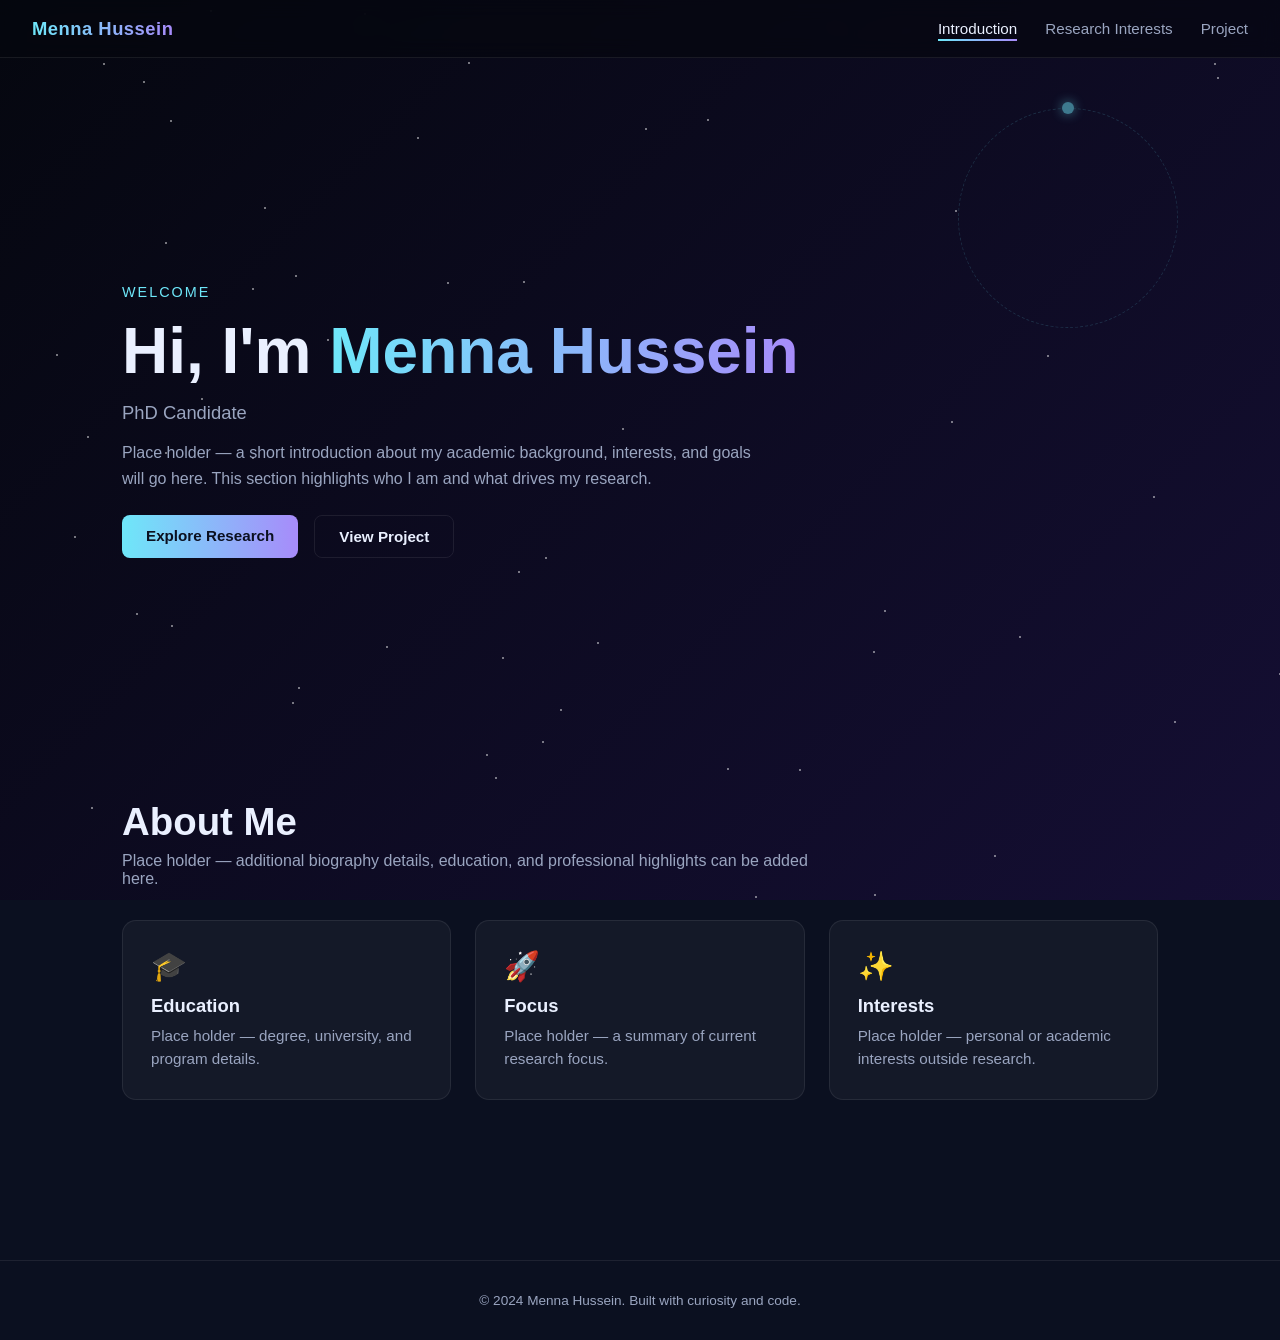
==== index.html @ f8fd787d "Add multi-page animated personal website (intro, research, project)" ====
<!DOCTYPE html>
<html lang="en">
<head>
  <meta charset="UTF-8" />
  <meta name="viewport" content="width=device-width, initial-scale=1.0" />
  <title>Menna Hussein — Introduction</title>
  <link rel="stylesheet" href="style.css" />
</head>
<body>
  <div class="bg-animated"></div>
  <div class="stars"></div>
  <div class="orbit-wrap">
    <div class="orbit-ring"></div>
    <div class="orbit-dot"></div>
  </div>

  <nav class="navbar">
    <div class="nav-logo">Menna Hussein</div>
    <ul class="nav-links">
      <li><a href="index.html">Introduction</a></li>
      <li><a href="research.html">Research Interests</a></li>
      <li><a href="project.html">Project</a></li>
    </ul>
  </nav>

  <main>
    <section class="hero">
      <span class="hero-eyebrow">Welcome</span>
      <h1>Hi, I'm <span class="highlight">Menna Hussein</span></h1>
      <p class="subtitle">PhD Candidate</p>
      <p class="bio">
        Place holder — a short introduction about my academic background,
        interests, and goals will go here. This section highlights who I am
        and what drives my research.
      </p>
      <div class="hero-cta">
        <a class="btn btn-primary" href="research.html">Explore Research</a>
        <a class="btn btn-secondary" href="project.html">View Project</a>
      </div>
    </section>

    <section class="reveal">
      <h2 class="section-title">About Me</h2>
      <p class="section-sub">
        Place holder — additional biography details, education, and
        professional highlights can be added here.
      </p>
      <div class="card-grid">
        <div class="card">
          <span class="card-icon">🎓</span>
          <h3>Education</h3>
          <p>Place holder — degree, university, and program details.</p>
        </div>
        <div class="card">
          <span class="card-icon">🚀</span>
          <h3>Focus</h3>
          <p>Place holder — a summary of current research focus.</p>
        </div>
        <div class="card">
          <span class="card-icon">✨</span>
          <h3>Interests</h3>
          <p>Place holder — personal or academic interests outside research.</p>
        </div>
      </div>
    </section>
  </main>

  <footer>
    <p>&copy; 2024 Menna Hussein. Built with curiosity and code.</p>
  </footer>

  <script src="script.js"></script>
</body>
</html>
---- style.css ----
/* ========== Base ========== */
:root {
  --bg-dark: #0b1020;
  --bg-darker: #05070f;
  --accent: #6ee7f9;
  --accent2: #a78bfa;
  --accent3: #f472b6;
  --text-light: #eaf0ff;
  --text-dim: #9aa5c0;
  --card-bg: rgba(255, 255, 255, 0.04);
  --card-border: rgba(255, 255, 255, 0.08);
  --max-width: 1100px;
}

* {
  margin: 0;
  padding: 0;
  box-sizing: border-box;
}

html {
  scroll-behavior: smooth;
}

body {
  font-family: "Segoe UI", "Helvetica Neue", Arial, sans-serif;
  color: var(--text-light);
  background: var(--bg-dark);
  overflow-x: hidden;
  min-height: 100vh;
  position: relative;
}

/* ========== Animated Background ========== */
.bg-animated {
  position: fixed;
  inset: 0;
  z-index: -2;
  background: linear-gradient(
    -45deg,
    var(--bg-darker),
    #101733,
    #1a1140,
    var(--bg-darker)
  );
  background-size: 400% 400%;
  animation: gradientShift 18s ease infinite;
}

@keyframes gradientShift {
  0% { background-position: 0% 50%; }
  50% { background-position: 100% 50%; }
  100% { background-position: 0% 50%; }
}

.stars {
  position: fixed;
  inset: 0;
  z-index: -1;
  pointer-events: none;
}

.star {
  position: absolute;
  width: 2px;
  height: 2px;
  background: white;
  border-radius: 50%;
  opacity: 0.6;
  animation: twinkle 3s ease-in-out infinite;
}

@keyframes twinkle {
  0%, 100% { opacity: 0.2; transform: scale(1); }
  50% { opacity: 1; transform: scale(1.6); }
}

/* Orbiting particle (rocket theme nod) */
.orbit-wrap {
  position: fixed;
  top: 12%;
  right: 8%;
  width: 220px;
  height: 220px;
  z-index: -1;
  pointer-events: none;
  opacity: 0.5;
}

.orbit-ring {
  position: absolute;
  inset: 0;
  border: 1px dashed rgba(110, 231, 249, 0.3);
  border-radius: 50%;
  animation: spin 20s linear infinite;
}

.orbit-dot {
  position: absolute;
  top: -6px;
  left: calc(50% - 6px);
  width: 12px;
  height: 12px;
  background: var(--accent);
  border-radius: 50%;
  box-shadow: 0 0 12px var(--accent);
}

@keyframes spin {
  from { transform: rotate(0deg); }
  to { transform: rotate(360deg); }
}

/* ========== Navbar ========== */
.navbar {
  position: sticky;
  top: 0;
  z-index: 100;
  display: flex;
  justify-content: space-between;
  align-items: center;
  padding: 1.1rem 2rem;
  background: rgba(5, 7, 15, 0.65);
  backdrop-filter: blur(10px);
  border-bottom: 1px solid var(--card-border);
}

.nav-logo {
  font-weight: 700;
  font-size: 1.15rem;
  letter-spacing: 0.5px;
  background: linear-gradient(90deg, var(--accent), var(--accent2), var(--accent3));
  -webkit-background-clip: text;
  background-clip: text;
  color: transparent;
  background-size: 200% auto;
  animation: hueSlide 6s linear infinite;
}

@keyframes hueSlide {
  0% { background-position: 0% 50%; }
  100% { background-position: 200% 50%; }
}

.nav-links {
  display: flex;
  gap: 1.75rem;
  list-style: none;
}

.nav-links a {
  color: var(--text-dim);
  text-decoration: none;
  font-size: 0.95rem;
  position: relative;
  padding-bottom: 4px;
  transition: color 0.3s ease;
}

.nav-links a::after {
  content: "";
  position: absolute;
  left: 0;
  bottom: 0;
  height: 2px;
  width: 0%;
  background: linear-gradient(90deg, var(--accent), var(--accent2));
  transition: width 0.3s ease;
}

.nav-links a:hover,
.nav-links a.active {
  color: var(--text-light);
}

.nav-links a:hover::after,
.nav-links a.active::after {
  width: 100%;
}

/* ========== Layout ========== */
main {
  max-width: var(--max-width);
  margin: 0 auto;
  padding: 3rem 2rem 6rem;
}

section {
  margin-bottom: 4rem;
}

.reveal {
  opacity: 0;
  transform: translateY(30px);
  transition: opacity 0.8s ease, transform 0.8s ease;
}

.reveal.visible {
  opacity: 1;
  transform: translateY(0);
}

/* ========== Hero ========== */
.hero {
  min-height: 70vh;
  display: flex;
  flex-direction: column;
  justify-content: center;
  align-items: flex-start;
  gap: 1rem;
}

.hero-eyebrow {
  color: var(--accent);
  font-size: 0.9rem;
  letter-spacing: 2px;
  text-transform: uppercase;
  opacity: 0;
  animation: fadeInUp 0.8s ease forwards;
  animation-delay: 0.1s;
}

.hero h1 {
  font-size: clamp(2.2rem, 6vw, 4rem);
  line-height: 1.1;
  opacity: 0;
  animation: fadeInUp 0.8s ease forwards;
  animation-delay: 0.25s;
}

.hero h1 .highlight {
  background: linear-gradient(90deg, var(--accent), var(--accent2), var(--accent3));
  -webkit-background-clip: text;
  background-clip: text;
  color: transparent;
  background-size: 200% auto;
  animation: hueSlide 6s linear infinite;
}

.hero .subtitle {
  color: var(--text-dim);
  font-size: 1.15rem;
  max-width: 640px;
  opacity: 0;
  animation: fadeInUp 0.8s ease forwards;
  animation-delay: 0.4s;
}

.hero p.bio {
  color: var(--text-dim);
  max-width: 640px;
  line-height: 1.6;
  opacity: 0;
  animation: fadeInUp 0.8s ease forwards;
  animation-delay: 0.55s;
}

.hero-cta {
  display: flex;
  gap: 1rem;
  margin-top: 0.5rem;
  opacity: 0;
  animation: fadeInUp 0.8s ease forwards;
  animation-delay: 0.7s;
}

@keyframes fadeInUp {
  from { opacity: 0; transform: translateY(20px); }
  to { opacity: 1; transform: translateY(0); }
}

/* ========== Buttons ========== */
.btn {
  display: inline-block;
  padding: 0.75rem 1.5rem;
  border-radius: 8px;
  text-decoration: none;
  font-weight: 600;
  font-size: 0.95rem;
  transition: transform 0.25s ease, box-shadow 0.25s ease;
}

.btn-primary {
  background: linear-gradient(90deg, var(--accent), var(--accent2));
  color: #0b1020;
}

.btn-secondary {
  border: 1px solid var(--card-border);
  color: var(--text-light);
}

.btn:hover {
  transform: translateY(-3px);
  box-shadow: 0 10px 25px rgba(110, 231, 249, 0.15);
}

/* ========== Section Headings ========== */
.section-title {
  font-size: clamp(1.6rem, 4vw, 2.4rem);
  margin-bottom: 0.5rem;
}

.section-sub {
  color: var(--text-dim);
  margin-bottom: 2rem;
  max-width: 700px;
}

/* ========== Cards ========== */
.card-grid {
  display: grid;
  grid-template-columns: repeat(auto-fit, minmax(260px, 1fr));
  gap: 1.5rem;
}

.card {
  background: var(--card-bg);
  border: 1px solid var(--card-border);
  border-radius: 14px;
  padding: 1.75rem;
  position: relative;
  overflow: hidden;
  transition: transform 0.35s ease, border-color 0.35s ease;
}

.card::before {
  content: "";
  position: absolute;
  inset: 0;
  background: radial-gradient(circle at var(--x, 50%) var(--y, 50%), rgba(110,231,249,0.12), transparent 60%);
  opacity: 0;
  transition: opacity 0.35s ease;
  pointer-events: none;
}

.card:hover {
  transform: translateY(-6px);
  border-color: rgba(110, 231, 249, 0.4);
}

.card:hover::before {
  opacity: 1;
}

.card-icon {
  font-size: 1.8rem;
  margin-bottom: 0.75rem;
  display: inline-block;
}

.card h3 {
  margin-bottom: 0.5rem;
  font-size: 1.15rem;
}

.card p {
  color: var(--text-dim);
  font-size: 0.95rem;
  line-height: 1.5;
}

/* Progress bar for research interest emphasis */
.bar-track {
  margin-top: 1rem;
  height: 6px;
  border-radius: 3px;
  background: rgba(255,255,255,0.08);
  overflow: hidden;
}

.bar-fill {
  height: 100%;
  width: 0%;
  border-radius: 3px;
  background: linear-gradient(90deg, var(--accent), var(--accent2));
  transition: width 1.4s ease;
}

/* ========== Project Page ========== */
.project-card {
  background: var(--card-bg);
  border: 1px solid var(--card-border);
  border-radius: 16px;
  padding: 2rem;
  display: grid;
  grid-template-columns: 1fr;
  gap: 1.5rem;
}

@media (min-width: 760px) {
  .project-card {
    grid-template-columns: 1.2fr 1fr;
    align-items: center;
  }
}

.project-visual {
  height: 220px;
  border-radius: 12px;
  background: linear-gradient(135deg, rgba(110,231,249,0.15), rgba(167,139,250,0.15));
  position: relative;
  overflow: hidden;
  display: flex;
  align-items: center;
  justify-content: center;
}

.project-visual .rocket {
  font-size: 3.5rem;
  animation: floaty 3s ease-in-out infinite;
}

@keyframes floaty {
  0%, 100% { transform: translateY(0) rotate(-3deg); }
  50% { transform: translateY(-14px) rotate(3deg); }
}

.tag-list {
  display: flex;
  flex-wrap: wrap;
  gap: 0.5rem;
  margin-top: 1rem;
}

.tag {
  font-size: 0.78rem;
  padding: 0.3rem 0.7rem;
  border-radius: 999px;
  border: 1px solid var(--card-border);
  color: var(--accent);
  background: rgba(110, 231, 249, 0.08);
}

.status-badge {
  display: inline-block;
  font-size: 0.75rem;
  padding: 0.25rem 0.6rem;
  border-radius: 999px;
  background: rgba(244, 114, 182, 0.15);
  color: var(--accent3);
  border: 1px solid rgba(244, 114, 182, 0.3);
  margin-bottom: 0.75rem;
}

/* ========== Timeline (Research page) ========== */
.timeline {
  border-left: 2px solid var(--card-border);
  padding-left: 1.5rem;
  display: flex;
  flex-direction: column;
  gap: 2rem;
}

.timeline-item {
  position: relative;
}

.timeline-item::before {
  content: "";
  position: absolute;
  left: -1.65rem;
  top: 4px;
  width: 12px;
  height: 12px;
  border-radius: 50%;
  background: var(--accent);
  box-shadow: 0 0 10px var(--accent);
}

/* ========== Footer ========== */
footer {
  text-align: center;
  padding: 2rem;
  color: var(--text-dim);
  font-size: 0.85rem;
  border-top: 1px solid var(--card-border);
}

footer a {
  color: var(--accent);
  text-decoration: none;
}

/* ========== Responsive Nav ========== */
@media (max-width: 620px) {
  .navbar {
    flex-direction: column;
    gap: 0.75rem;
  }
  .nav-links {
    gap: 1rem;
    flex-wrap: wrap;
    justify-content: center;
  }
}
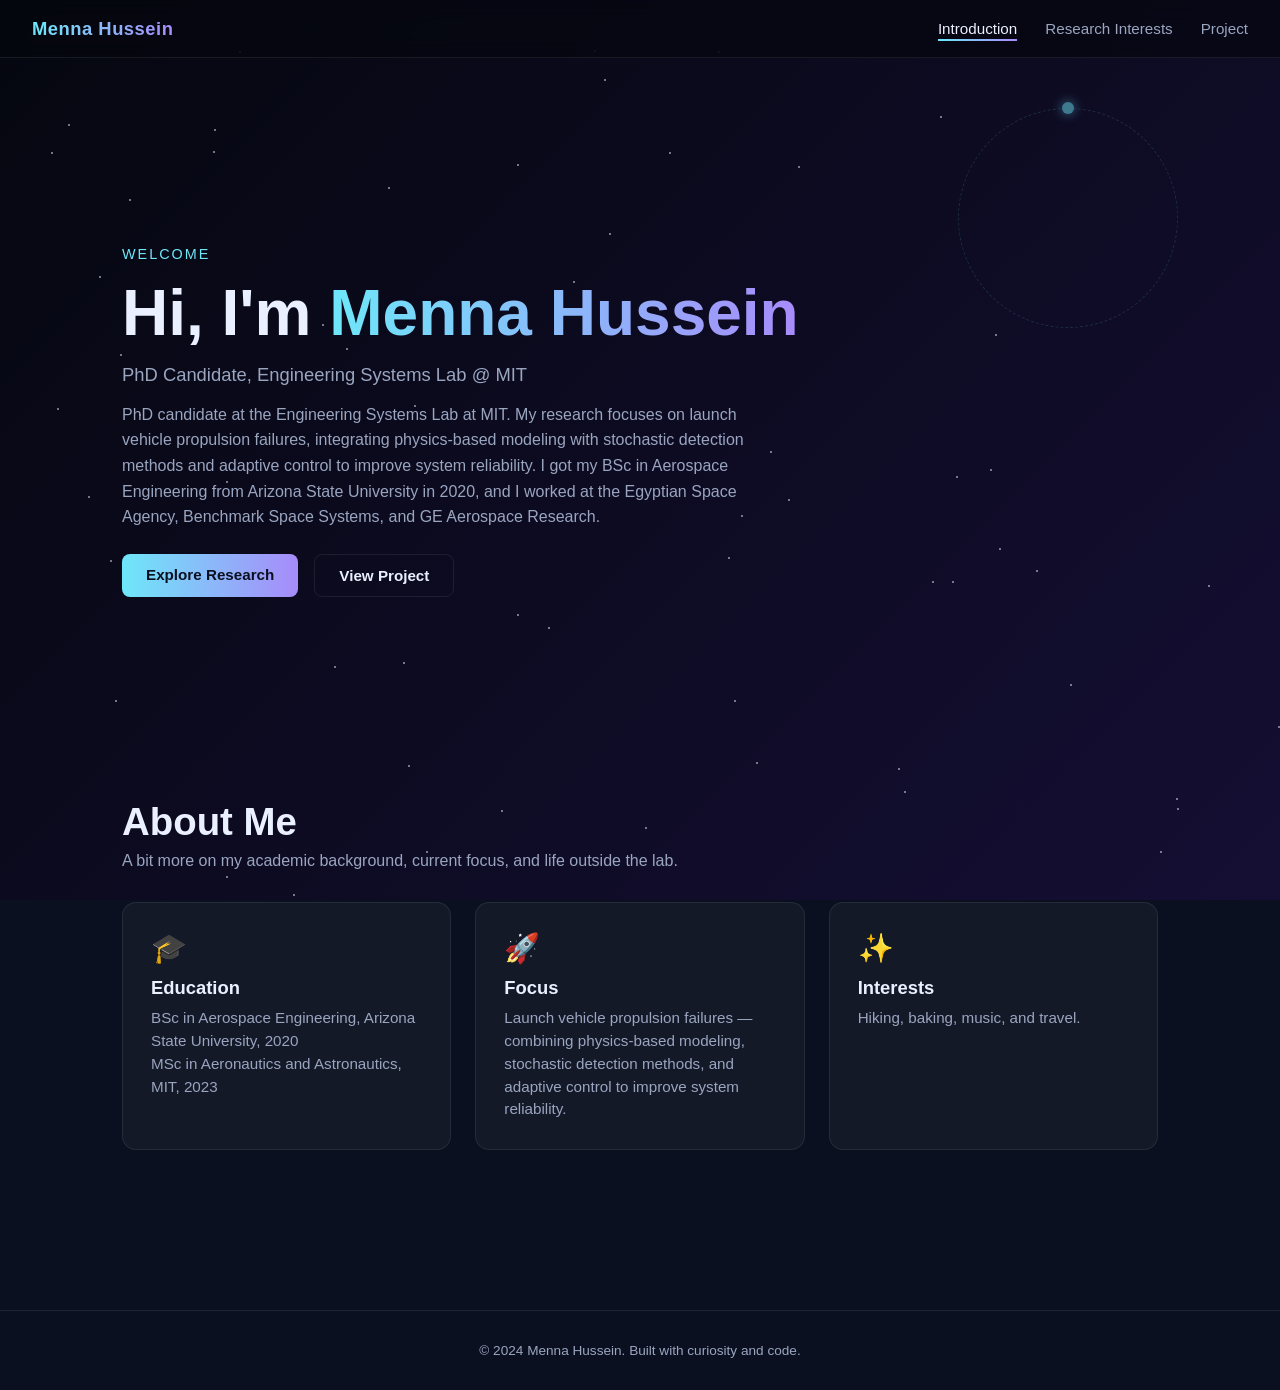
==== commit c9cc6b00: "Update bio, education, interests; remove research journey; add tentative project pitch" ====
--- a/index.html
+++ b/index.html
@@ -27,11 +27,15 @@
     <section class="hero">
       <span class="hero-eyebrow">Welcome</span>
       <h1>Hi, I'm <span class="highlight">Menna Hussein</span></h1>
-      <p class="subtitle">PhD Candidate</p>
+      <p class="subtitle">PhD Candidate, Engineering Systems Lab @ MIT</p>
       <p class="bio">
-        Place holder — a short introduction about my academic background,
-        interests, and goals will go here. This section highlights who I am
-        and what drives my research.
+        PhD candidate at the Engineering Systems Lab at MIT. My research
+        focuses on launch vehicle propulsion failures, integrating
+        physics-based modeling with stochastic detection methods and
+        adaptive control to improve system reliability. I got my BSc in
+        Aerospace Engineering from Arizona State University in 2020, and I
+        worked at the Egyptian Space Agency, Benchmark Space Systems, and
+        GE Aerospace Research.
       </p>
       <div class="hero-cta">
         <a class="btn btn-primary" href="research.html">Explore Research</a>
@@ -42,24 +46,31 @@
     <section class="reveal">
       <h2 class="section-title">About Me</h2>
       <p class="section-sub">
-        Place holder — additional biography details, education, and
-        professional highlights can be added here.
+        A bit more on my academic background, current focus, and life
+        outside the lab.
       </p>
       <div class="card-grid">
         <div class="card">
           <span class="card-icon">🎓</span>
           <h3>Education</h3>
-          <p>Place holder — degree, university, and program details.</p>
+          <p>
+            BSc in Aerospace Engineering, Arizona State University, 2020<br />
+            MSc in Aeronautics and Astronautics, MIT, 2023
+          </p>
         </div>
         <div class="card">
           <span class="card-icon">🚀</span>
           <h3>Focus</h3>
-          <p>Place holder — a summary of current research focus.</p>
+          <p>
+            Launch vehicle propulsion failures — combining physics-based
+            modeling, stochastic detection methods, and adaptive control to
+            improve system reliability.
+          </p>
         </div>
         <div class="card">
           <span class="card-icon">✨</span>
           <h3>Interests</h3>
-          <p>Place holder — personal or academic interests outside research.</p>
+          <p>Hiking, baking, music, and travel.</p>
         </div>
       </div>
     </section>
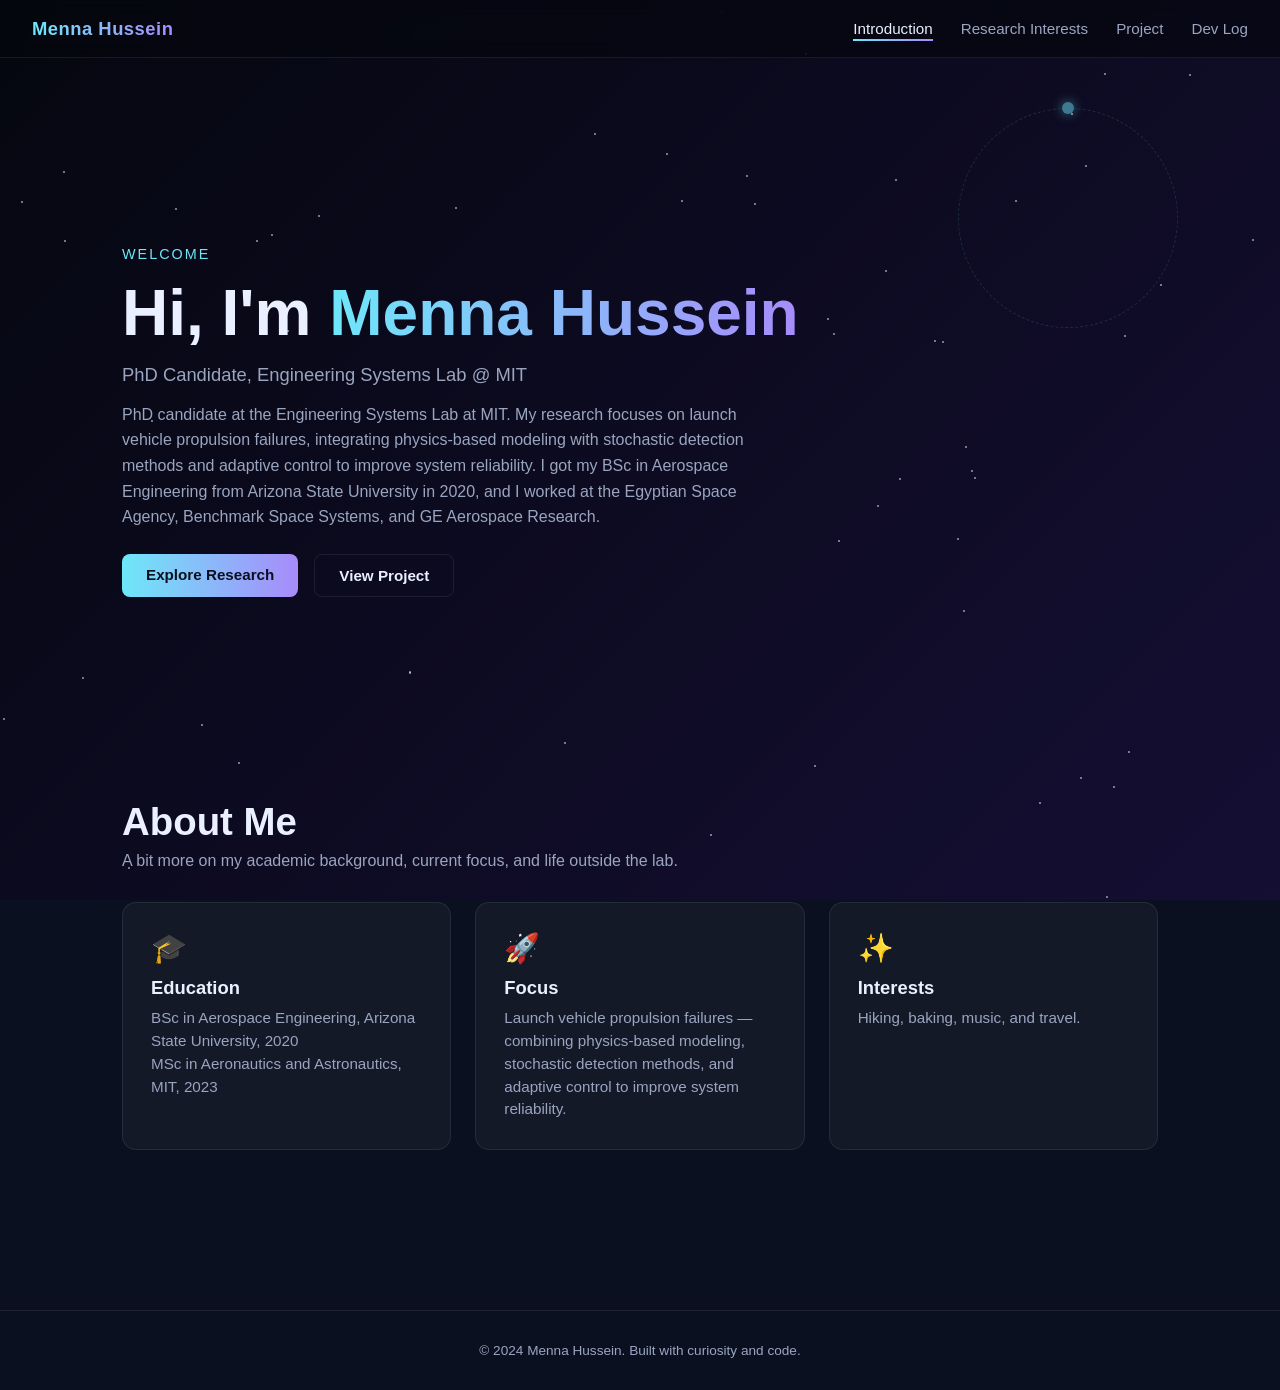
==== commit 082f4acb: "Add Dev Log page with build-history timeline; wire into nav" ====
--- a/index.html
+++ b/index.html
@@ -20,6 +20,7 @@
       <li><a href="index.html">Introduction</a></li>
       <li><a href="research.html">Research Interests</a></li>
       <li><a href="project.html">Project</a></li>
+      <li><a href="devlog.html">Dev Log</a></li>
     </ul>
   </nav>
 
--- a/style.css
+++ b/style.css
@@ -369,12 +369,26 @@
   overflow: hidden;
 }
 
-.bar-fill {
+.bar-fill,
+.chart-fill {
   height: 100%;
   width: 0%;
   border-radius: 3px;
   background: linear-gradient(90deg, var(--accent), var(--accent2));
   transition: width 1.4s ease;
+}
+
+.chart-row .bar-track {
+  margin-top: 0;
+  height: 10px;
+}
+
+.chart-row.baseline .chart-fill {
+  background: linear-gradient(90deg, #55607f, #7b88ad);
+}
+
+.chart-row.agentic .chart-fill {
+  background: linear-gradient(90deg, var(--accent), var(--accent3));
 }
 
 /* ========== Project Page ========== */
@@ -443,7 +457,312 @@
   margin-bottom: 0.75rem;
 }
 
-/* ========== Timeline (Research page) ========== */
+/* ========== Project Page: Narrative Sections ========== */
+.eyebrow-row {
+  display: flex;
+  align-items: center;
+  gap: 0.75rem;
+  flex-wrap: wrap;
+  margin-bottom: 0.75rem;
+}
+
+.pill {
+  display: inline-block;
+  font-size: 0.75rem;
+  padding: 0.25rem 0.65rem;
+  border-radius: 999px;
+  border: 1px solid var(--card-border);
+  color: var(--text-dim);
+  background: rgba(255, 255, 255, 0.03);
+}
+
+/* Stat strip */
+.stat-grid {
+  display: grid;
+  grid-template-columns: repeat(auto-fit, minmax(150px, 1fr));
+  gap: 1rem;
+  margin-top: 2rem;
+}
+
+.stat-item {
+  text-align: center;
+  padding: 1.25rem 0.75rem;
+  border-radius: 12px;
+  background: var(--card-bg);
+  border: 1px solid var(--card-border);
+}
+
+.stat-number {
+  display: block;
+  font-size: 1.9rem;
+  font-weight: 700;
+  background: linear-gradient(90deg, var(--accent), var(--accent2));
+  -webkit-background-clip: text;
+  background-clip: text;
+  color: transparent;
+}
+
+.stat-label {
+  display: block;
+  margin-top: 0.35rem;
+  font-size: 0.8rem;
+  color: var(--text-dim);
+}
+
+/* Pull-quote / research question box */
+.quote-box {
+  position: relative;
+  padding: 1.75rem 2rem;
+  border-radius: 16px;
+  background: linear-gradient(135deg, rgba(110,231,249,0.08), rgba(167,139,250,0.08));
+  border: 1px solid var(--card-border);
+  font-size: 1.15rem;
+  line-height: 1.6;
+  color: var(--text-light);
+}
+
+.quote-box::before {
+  content: "“";
+  position: absolute;
+  top: -0.4rem;
+  left: 1.2rem;
+  font-size: 3.5rem;
+  color: var(--accent);
+  opacity: 0.4;
+  font-family: Georgia, serif;
+}
+
+.quote-source {
+  display: block;
+  margin-top: 0.75rem;
+  font-size: 0.85rem;
+  color: var(--text-dim);
+}
+
+/* Flow diagram */
+.flow-diagram {
+  position: relative;
+  padding: 2.5rem 1rem 4.5rem;
+}
+
+.flow-row {
+  display: flex;
+  align-items: stretch;
+  justify-content: space-between;
+  gap: 0.5rem;
+  flex-wrap: wrap;
+}
+
+.flow-node {
+  flex: 1 1 150px;
+  min-width: 130px;
+  text-align: center;
+  padding: 1rem 0.75rem;
+  border-radius: 12px;
+  background: var(--card-bg);
+  border: 1px solid var(--card-border);
+  font-size: 0.85rem;
+  font-weight: 600;
+  color: var(--text-light);
+  display: flex;
+  flex-direction: column;
+  align-items: center;
+  gap: 0.4rem;
+  transition: transform 0.3s ease, border-color 0.3s ease;
+}
+
+.flow-node .flow-icon {
+  font-size: 1.4rem;
+}
+
+.flow-node:hover {
+  transform: translateY(-4px);
+  border-color: rgba(110, 231, 249, 0.5);
+}
+
+.flow-node.highlight {
+  border-color: rgba(167, 139, 250, 0.6);
+  box-shadow: 0 0 22px rgba(167, 139, 250, 0.15);
+}
+
+.flow-arrow {
+  display: flex;
+  align-items: center;
+  justify-content: center;
+  color: var(--accent);
+  font-size: 1.3rem;
+  flex: 0 0 auto;
+  padding: 0 0.15rem;
+}
+
+.flow-loop {
+  position: absolute;
+  left: 0;
+  right: 0;
+  bottom: 0.5rem;
+  width: 100%;
+  height: 70px;
+  pointer-events: none;
+}
+
+.flow-loop-label {
+  position: absolute;
+  bottom: 0;
+  left: 50%;
+  transform: translateX(-50%);
+  font-size: 0.78rem;
+  color: var(--text-dim);
+  text-align: center;
+  white-space: nowrap;
+  background: var(--bg-dark);
+  padding: 0 0.5rem;
+}
+
+@media (max-width: 700px) {
+  .flow-row {
+    flex-direction: column;
+  }
+  .flow-arrow {
+    transform: rotate(90deg);
+  }
+  .flow-loop {
+    display: none;
+  }
+}
+
+/* Config cards (what the agent configures) */
+.config-grid {
+  display: grid;
+  grid-template-columns: repeat(auto-fit, minmax(220px, 1fr));
+  gap: 1.25rem;
+}
+
+.config-card {
+  background: var(--card-bg);
+  border: 1px solid var(--card-border);
+  border-radius: 14px;
+  padding: 1.5rem;
+}
+
+.config-card .config-num {
+  font-size: 0.75rem;
+  color: var(--accent);
+  letter-spacing: 1px;
+  font-weight: 700;
+}
+
+.config-card h3 {
+  margin: 0.4rem 0 0.5rem;
+  font-size: 1.05rem;
+}
+
+.config-card p {
+  color: var(--text-dim);
+  font-size: 0.9rem;
+  line-height: 1.5;
+}
+
+/* Failure scenario matrix */
+.matrix-wrap {
+  overflow-x: auto;
+}
+
+.matrix-grid {
+  width: 100%;
+  border-collapse: collapse;
+  min-width: 560px;
+}
+
+.matrix-grid th,
+.matrix-grid td {
+  padding: 0.7rem 0.85rem;
+  text-align: center;
+  font-size: 0.85rem;
+  border: 1px solid var(--card-border);
+}
+
+.matrix-grid th {
+  color: var(--text-light);
+  font-weight: 600;
+  background: rgba(255, 255, 255, 0.03);
+}
+
+.matrix-grid td.label {
+  text-align: left;
+  color: var(--text-light);
+  font-weight: 500;
+  background: rgba(255, 255, 255, 0.02);
+}
+
+.matrix-grid td.cov {
+  color: var(--accent);
+  font-weight: 700;
+}
+
+.sev-mild { background: rgba(110, 231, 249, 0.08); }
+.sev-mod { background: rgba(167, 139, 250, 0.12); }
+.sev-sev { background: rgba(244, 114, 182, 0.14); }
+
+/* Approach comparison chart */
+.chart-block {
+  display: flex;
+  flex-direction: column;
+  gap: 1.1rem;
+}
+
+.chart-row {
+  display: grid;
+  grid-template-columns: 160px 1fr 90px;
+  align-items: center;
+  gap: 0.85rem;
+}
+
+.chart-label {
+  font-size: 0.85rem;
+  color: var(--text-light);
+}
+
+.chart-value {
+  font-size: 0.8rem;
+  color: var(--text-dim);
+  text-align: right;
+}
+
+.chart-note {
+  font-size: 0.8rem;
+  color: var(--text-dim);
+  font-style: italic;
+  margin-top: -0.5rem;
+}
+
+/* Metrics pill list */
+.metric-list {
+  display: flex;
+  flex-wrap: wrap;
+  gap: 0.6rem;
+  margin-top: 1rem;
+}
+
+.metric-list .pill {
+  color: var(--accent2);
+  border-color: rgba(167, 139, 250, 0.3);
+  background: rgba(167, 139, 250, 0.08);
+}
+
+/* Two-column layout helper */
+.split-grid {
+  display: grid;
+  grid-template-columns: 1fr;
+  gap: 2rem;
+}
+
+@media (min-width: 860px) {
+  .split-grid {
+    grid-template-columns: 1fr 1fr;
+  }
+}
+
+/* ========== Timeline (Research page / Dev Log) ========== */
 .timeline {
   border-left: 2px solid var(--card-border);
   padding-left: 1.5rem;
@@ -466,6 +785,62 @@
   border-radius: 50%;
   background: var(--accent);
   box-shadow: 0 0 10px var(--accent);
+}
+
+/* Dev Log specifics */
+.log-meta {
+  display: flex;
+  align-items: center;
+  gap: 0.6rem;
+  flex-wrap: wrap;
+  margin-bottom: 0.4rem;
+}
+
+.log-date {
+  font-size: 0.78rem;
+  color: var(--text-dim);
+  letter-spacing: 0.5px;
+  text-transform: uppercase;
+}
+
+.log-tag {
+  font-size: 0.72rem;
+  padding: 0.2rem 0.55rem;
+  border-radius: 999px;
+  border: 1px solid var(--card-border);
+  color: var(--accent);
+  background: rgba(110, 231, 249, 0.08);
+}
+
+.log-tag.shipped {
+  color: var(--accent2);
+  border-color: rgba(167, 139, 250, 0.3);
+  background: rgba(167, 139, 250, 0.08);
+}
+
+.log-tag.content {
+  color: var(--accent3);
+  border-color: rgba(244, 114, 182, 0.3);
+  background: rgba(244, 114, 182, 0.08);
+}
+
+.timeline-item h3 {
+  font-size: 1.05rem;
+  margin-bottom: 0.4rem;
+  color: var(--text-light);
+}
+
+.timeline-item p {
+  color: var(--text-dim);
+  font-size: 0.92rem;
+  line-height: 1.6;
+}
+
+.timeline-item ul {
+  margin: 0.5rem 0 0 1.1rem;
+  color: var(--text-dim);
+  font-size: 0.9rem;
+  line-height: 1.5;
 }
 
 /* ========== Footer ========== */
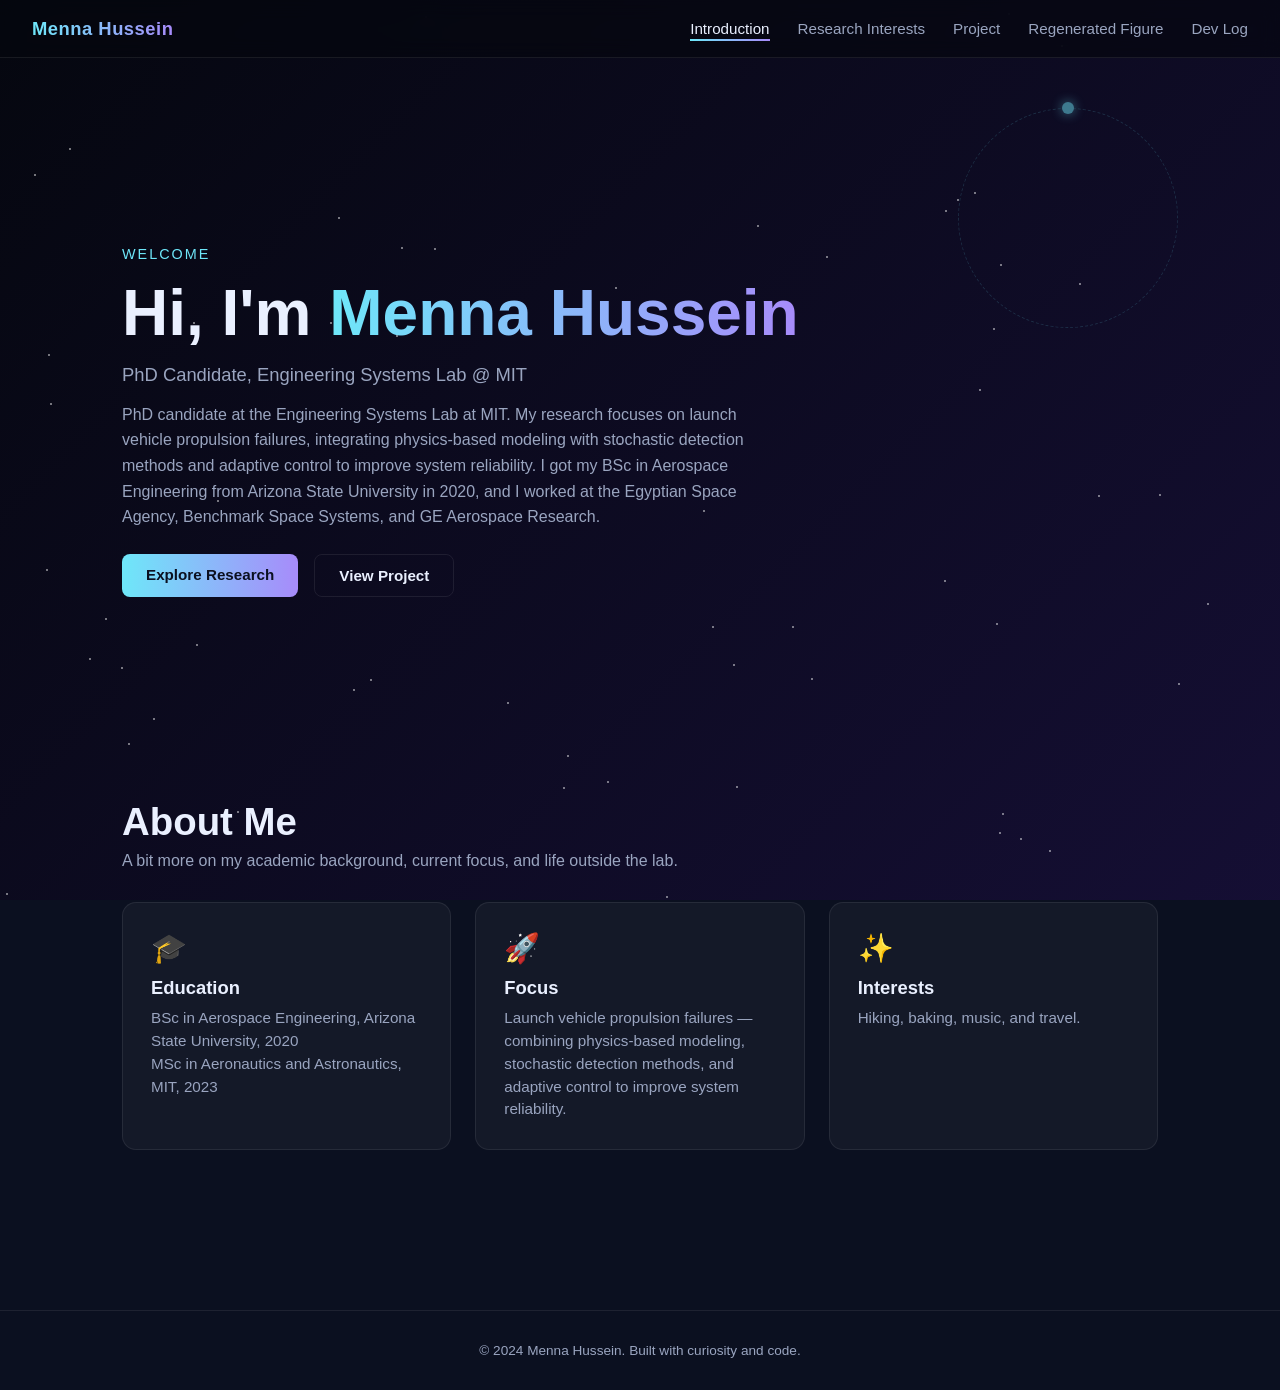
==== commit 0bb86c21: "Add Regenerated Figure tab: reproduce lossless convexification soft-landing plot Re-solves the nonli" ====
--- a/index.html
+++ b/index.html
@@ -20,6 +20,7 @@
       <li><a href="index.html">Introduction</a></li>
       <li><a href="research.html">Research Interests</a></li>
       <li><a href="project.html">Project</a></li>
+      <li><a href="figure.html">Regenerated Figure</a></li>
       <li><a href="devlog.html">Dev Log</a></li>
     </ul>
   </nav>
--- a/style.css
+++ b/style.css
@@ -762,6 +762,61 @@
   }
 }
 
+/* ========== Figures / Images ========== */
+.figure-block {
+  margin: 2rem 0;
+  border-radius: 16px;
+  overflow: hidden;
+  border: 1px solid var(--card-border);
+  background: var(--card-bg);
+}
+
+.figure-block img {
+  display: block;
+  width: 100%;
+  height: auto;
+}
+
+.figure-block.hero-figure img {
+  max-height: 420px;
+  object-fit: cover;
+}
+
+.figure-caption {
+  padding: 0.85rem 1.25rem;
+  font-size: 0.82rem;
+  color: var(--text-dim);
+  border-top: 1px solid var(--card-border);
+  line-height: 1.5;
+}
+
+.figure-caption a {
+  color: var(--accent);
+  text-decoration: none;
+}
+
+.figure-caption a:hover {
+  text-decoration: underline;
+}
+
+.figure-grid {
+  display: grid;
+  grid-template-columns: 1fr;
+  gap: 1.5rem;
+}
+
+@media (min-width: 860px) {
+  .figure-grid {
+    grid-template-columns: 1.1fr 1fr;
+    align-items: start;
+  }
+}
+
+.figure-block.literature img {
+  background: #fff;
+  padding: 0.75rem;
+}
+
 /* ========== Timeline (Research page / Dev Log) ========== */
 .timeline {
   border-left: 2px solid var(--card-border);
